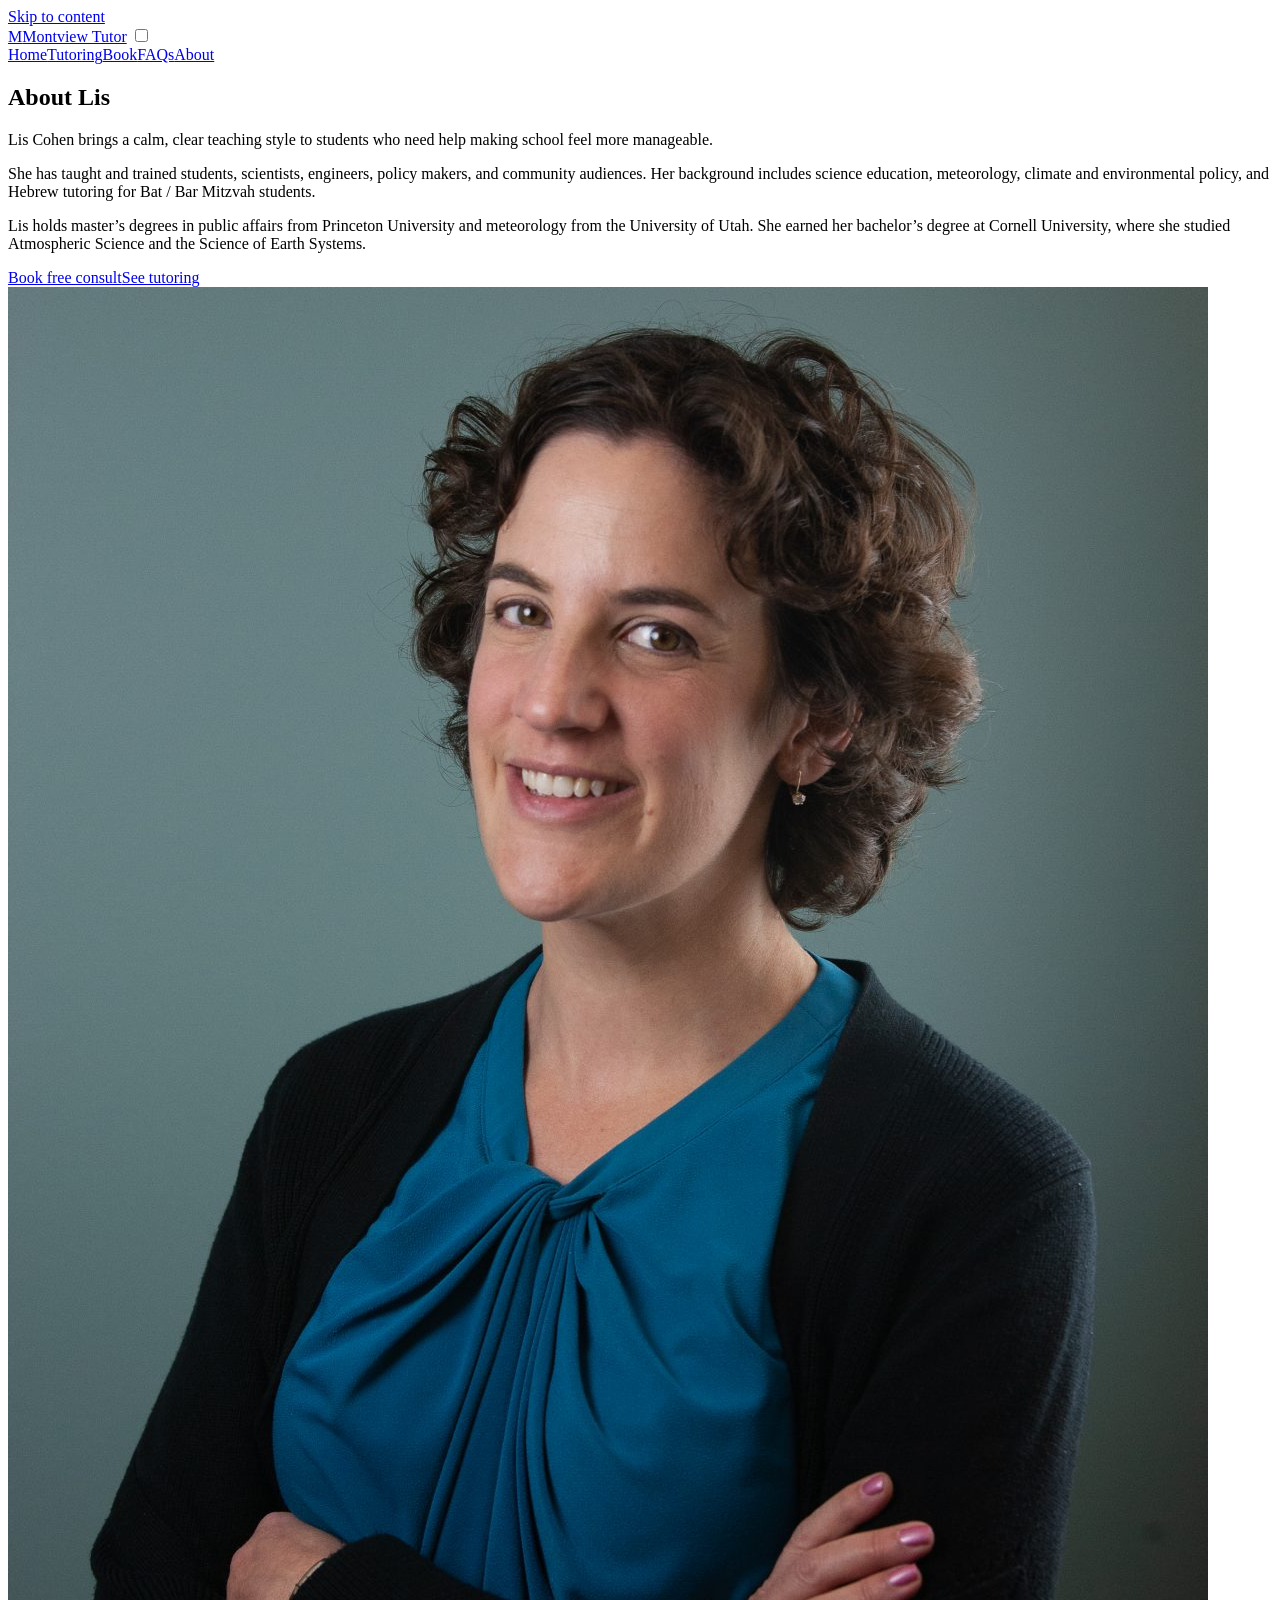
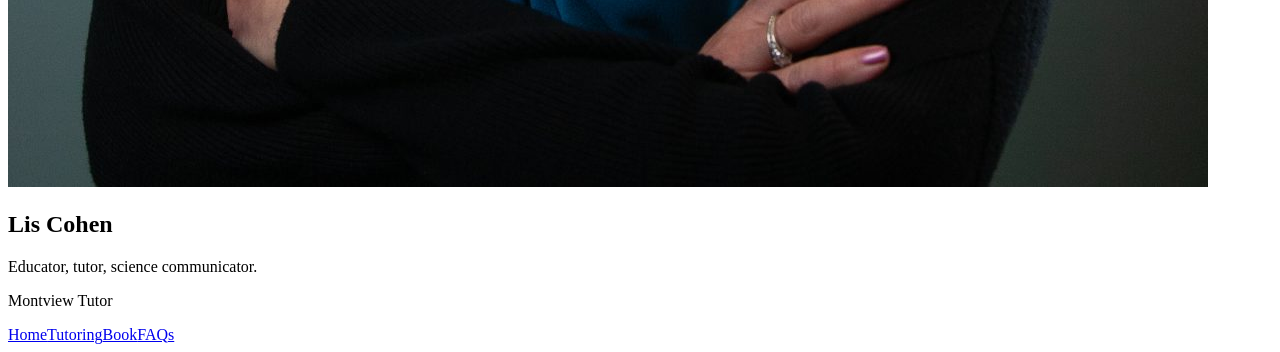
==== about.html @ 224926ea "Rename about(3).html to about.html" ====
<!doctype html>
<html lang="en">
<head>
  <meta charset="utf-8">
  <meta name="viewport" content="width=device-width, initial-scale=1">
  <meta name="description" content="Meet Lis Cohen of Montview Tutor.">
  <title>Montview Tutor | About</title>
  <link rel="stylesheet" href="styles.css">
</head>
<body>
  <a class="skip-link" href="#main">Skip to content</a>
  <header class="site-header">
    <div class="container nav-wrap">
      <a class="brand" href="index.html" aria-label="Montview Tutor home"><span class="brand-mark">M</span><span>Montview Tutor</span></a>
      <input class="nav-toggle" type="checkbox" id="nav-toggle" aria-label="Open navigation">
      <label class="nav-button" for="nav-toggle"><span></span></label>
      <nav class="nav-menu" aria-label="Main navigation">
        <a href="index.html">Home</a><a href="tutoring.html">Tutoring</a><a href="schedule.html">Book</a><a href="faq.html">FAQs</a><a href="about.html" aria-current="page">About</a>
      </nav>
    </div>
  </header>

  <main id="main" class="page-main">
    <section class="page-title"><div class="container"><h1>About Lis</h1></div></section>

    <section class="section first-section">
      <div class="container about-layout">
        <div class="about-copy">
          <p class="lead-copy">Lis Cohen brings a calm, clear teaching style to students who need help making school feel more manageable.</p>
          <p>She has taught and trained students, scientists, engineers, policy makers, and community audiences. Her background includes science education, meteorology, climate and environmental policy, and Hebrew tutoring for Bat / Bar Mitzvah students.</p>
          <p>Lis holds master’s degrees in public affairs from Princeton University and meteorology from the University of Utah. She earned her bachelor’s degree at Cornell University, where she studied Atmospheric Science and the Science of Earth Systems.</p>
          <div class="button-row"><a class="button primary" href="schedule.html#consult">Book free consult</a><a class="button ghost" href="tutoring.html">See tutoring</a></div>
        </div>
        <aside class="profile-card"><img src="lis3.jpg" alt="Lis Cohen smiling in a professional portrait"><div><h2>Lis Cohen</h2><p>Educator, tutor, science communicator.</p></div></aside>
      </div>
    </section>
  </main>

  <footer class="site-footer"><div class="container footer-wrap"><p>Montview Tutor</p><nav aria-label="Footer navigation"><a href="index.html">Home</a><a href="tutoring.html">Tutoring</a><a href="schedule.html">Book</a><a href="faq.html">FAQs</a></nav></div></footer>
</body>
</html>
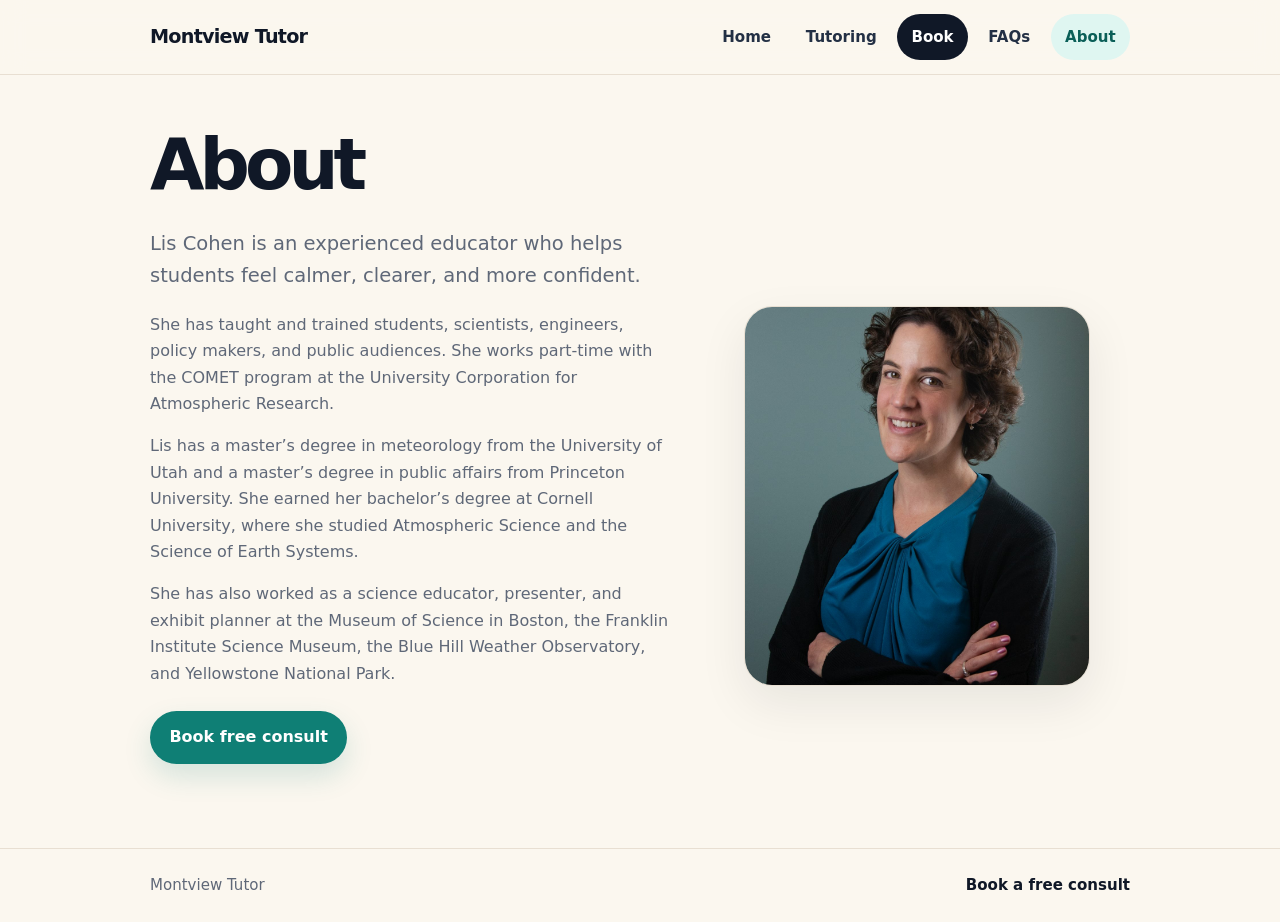
==== commit b8d77552: "Update about.html" ====
--- a/about.html
+++ b/about.html
@@ -1,41 +1,67 @@
-<!doctype html>
+<!DOCTYPE html>
 <html lang="en">
 <head>
-  <meta charset="utf-8">
-  <meta name="viewport" content="width=device-width, initial-scale=1">
-  <meta name="description" content="Meet Lis Cohen of Montview Tutor.">
+  <meta charset="UTF-8" />
+  <meta name="viewport" content="width=device-width, initial-scale=1.0" />
   <title>Montview Tutor | About</title>
-  <link rel="stylesheet" href="styles.css">
+  <link rel="stylesheet" href="styles.css" />
 </head>
 <body>
-  <a class="skip-link" href="#main">Skip to content</a>
   <header class="site-header">
-    <div class="container nav-wrap">
-      <a class="brand" href="index.html" aria-label="Montview Tutor home"><span class="brand-mark">M</span><span>Montview Tutor</span></a>
-      <input class="nav-toggle" type="checkbox" id="nav-toggle" aria-label="Open navigation">
-      <label class="nav-button" for="nav-toggle"><span></span></label>
-      <nav class="nav-menu" aria-label="Main navigation">
-        <a href="index.html">Home</a><a href="tutoring.html">Tutoring</a><a href="schedule.html">Book</a><a href="faq.html">FAQs</a><a href="about.html" aria-current="page">About</a>
+    <div class="container navbar">
+      <a class="brand" href="index.html">Montview Tutor</a>
+
+      <nav class="nav-links" aria-label="Main navigation">
+        <a href="index.html">Home</a>
+        <a href="tutoring.html">Tutoring</a>
+        <a class="book-link" href="schedule.html">Book</a>
+        <a href="faq.html">FAQs</a>
+        <a class="active" href="about.html">About</a>
       </nav>
     </div>
   </header>
 
-  <main id="main" class="page-main">
-    <section class="page-title"><div class="container"><h1>About Lis</h1></div></section>
+  <main class="page">
+    <div class="container">
+      <header class="page-head">
+        <h1>About</h1>
+      </header>
 
-    <section class="section first-section">
-      <div class="container about-layout">
-        <div class="about-copy">
-          <p class="lead-copy">Lis Cohen brings a calm, clear teaching style to students who need help making school feel more manageable.</p>
-          <p>She has taught and trained students, scientists, engineers, policy makers, and community audiences. Her background includes science education, meteorology, climate and environmental policy, and Hebrew tutoring for Bat / Bar Mitzvah students.</p>
-          <p>Lis holds master’s degrees in public affairs from Princeton University and meteorology from the University of Utah. She earned her bachelor’s degree at Cornell University, where she studied Atmospheric Science and the Science of Earth Systems.</p>
-          <div class="button-row"><a class="button primary" href="schedule.html#consult">Book free consult</a><a class="button ghost" href="tutoring.html">See tutoring</a></div>
+      <section class="split">
+        <div>
+          <p class="lead">
+            Lis Cohen is an experienced educator who helps students feel calmer, clearer, and more confident.
+          </p>
+
+          <p>
+            She has taught and trained students, scientists, engineers, policy makers, and public audiences. She works part-time with the COMET program at the University Corporation for Atmospheric Research.
+          </p>
+
+          <p>
+            Lis has a master’s degree in meteorology from the University of Utah and a master’s degree in public affairs from Princeton University. She earned her bachelor’s degree at Cornell University, where she studied Atmospheric Science and the Science of Earth Systems.
+          </p>
+
+          <p>
+            She has also worked as a science educator, presenter, and exhibit planner at the Museum of Science in Boston, the Franklin Institute Science Museum, the Blue Hill Weather Observatory, and Yellowstone National Park.
+          </p>
+
+          <div class="btn-row">
+            <a class="btn" href="schedule.html">Book free consult</a>
+          </div>
         </div>
-        <aside class="profile-card"><img src="lis3.jpg" alt="Lis Cohen smiling in a professional portrait"><div><h2>Lis Cohen</h2><p>Educator, tutor, science communicator.</p></div></aside>
-      </div>
-    </section>
+
+        <figure class="about-photo">
+          <img src="lis3.jpg" alt="Portrait of Lis Cohen" />
+        </figure>
+      </section>
+    </div>
   </main>
 
-  <footer class="site-footer"><div class="container footer-wrap"><p>Montview Tutor</p><nav aria-label="Footer navigation"><a href="index.html">Home</a><a href="tutoring.html">Tutoring</a><a href="schedule.html">Book</a><a href="faq.html">FAQs</a></nav></div></footer>
+  <footer class="site-footer">
+    <div class="container footer-inner">
+      <span>Montview Tutor</span>
+      <a href="schedule.html">Book a free consult</a>
+    </div>
+  </footer>
 </body>
 </html>
--- a/styles.css
+++ b/styles.css
@@ -0,0 +1,511 @@
+:root {
+  --bg: #fbf7ef;
+  --panel: #fffdf8;
+  --ink: #101827;
+  --muted: #5f6878;
+  --line: #e8dfd2;
+  --teal: #0f7f75;
+  --teal-dark: #0a5f58;
+  --mint: #dff6f1;
+  --soft: #f3eee5;
+  --shadow: 0 18px 48px rgba(16, 24, 39, 0.08);
+  --radius: 24px;
+}
+
+* {
+  box-sizing: border-box;
+}
+
+html {
+  scroll-behavior: smooth;
+}
+
+body {
+  margin: 0;
+  background: var(--bg);
+  color: var(--ink);
+  font-family: Inter, ui-sans-serif, system-ui, -apple-system, BlinkMacSystemFont, "Segoe UI", sans-serif;
+  font-size: 16px;
+  line-height: 1.65;
+}
+
+img {
+  max-width: 100%;
+  display: block;
+}
+
+a {
+  color: inherit;
+}
+
+.container {
+  width: min(92%, 980px);
+  margin: 0 auto;
+}
+
+.site-header {
+  position: sticky;
+  top: 0;
+  z-index: 20;
+  background: rgba(251, 247, 239, 0.94);
+  backdrop-filter: blur(12px);
+  border-bottom: 1px solid var(--line);
+}
+
+.navbar {
+  min-height: 74px;
+  display: flex;
+  align-items: center;
+  justify-content: space-between;
+  gap: 24px;
+}
+
+.brand {
+  text-decoration: none;
+  font-weight: 850;
+  letter-spacing: -0.04em;
+  font-size: 1.2rem;
+}
+
+.nav-links {
+  display: flex;
+  align-items: center;
+  gap: 6px;
+  flex-wrap: wrap;
+}
+
+.nav-links a {
+  text-decoration: none;
+  font-weight: 750;
+  font-size: 0.94rem;
+  color: #233044;
+  padding: 0.65rem 0.9rem;
+  border-radius: 999px;
+}
+
+.nav-links a:hover,
+.nav-links a.active {
+  background: var(--mint);
+  color: var(--teal-dark);
+}
+
+.nav-links .book-link {
+  background: var(--ink);
+  color: white;
+}
+
+.nav-links .book-link:hover,
+.nav-links .book-link.active {
+  background: var(--teal);
+  color: white;
+}
+
+main {
+  min-height: calc(100vh - 150px);
+}
+
+.page {
+  padding: 56px 0 84px;
+}
+
+.page-head {
+  margin-bottom: 28px;
+}
+
+h1,
+h2,
+h3,
+p {
+  margin-top: 0;
+}
+
+h1 {
+  font-size: clamp(2.4rem, 6vw, 4.4rem);
+  line-height: 0.98;
+  letter-spacing: -0.07em;
+  margin-bottom: 0;
+}
+
+h2 {
+  font-size: clamp(1.65rem, 3vw, 2.2rem);
+  line-height: 1.08;
+  letter-spacing: -0.05em;
+  margin-bottom: 1rem;
+}
+
+h3 {
+  font-size: 1.05rem;
+  line-height: 1.25;
+  letter-spacing: -0.025em;
+  margin-bottom: 0.35rem;
+}
+
+p {
+  color: var(--muted);
+}
+
+.lead {
+  font-size: clamp(1.05rem, 2vw, 1.22rem);
+  max-width: 760px;
+}
+
+.btn-row {
+  display: flex;
+  align-items: center;
+  gap: 12px;
+  flex-wrap: wrap;
+  margin-top: 24px;
+}
+
+.btn {
+  display: inline-flex;
+  align-items: center;
+  justify-content: center;
+  min-height: 48px;
+  padding: 0.78rem 1.15rem;
+  border-radius: 999px;
+  background: var(--teal);
+  color: white;
+  text-decoration: none;
+  font-weight: 850;
+  border: 1px solid transparent;
+  box-shadow: 0 12px 28px rgba(15, 127, 117, 0.16);
+}
+
+.btn:hover {
+  background: var(--teal-dark);
+}
+
+.btn.secondary {
+  background: transparent;
+  color: var(--ink);
+  border-color: var(--line);
+  box-shadow: none;
+}
+
+.btn.secondary:hover {
+  background: white;
+}
+
+.btn.dark {
+  background: var(--ink);
+}
+
+.btn.dark:hover {
+  background: #253044;
+}
+
+.home-hero {
+  padding: 62px 0 34px;
+}
+
+.hero-card {
+  background:
+    radial-gradient(circle at 88% 15%, rgba(15, 127, 117, 0.14), transparent 30%),
+    linear-gradient(135deg, #fffdf8, #f8efe2);
+  border: 1px solid var(--line);
+  border-radius: 34px;
+  padding: clamp(2rem, 6vw, 4.75rem);
+  box-shadow: var(--shadow);
+}
+
+.hero-card h1 {
+  max-width: 780px;
+}
+
+.hero-card .lead {
+  margin-top: 24px;
+  margin-bottom: 0;
+}
+
+.pill-row {
+  display: flex;
+  flex-wrap: wrap;
+  gap: 10px;
+  margin-top: 26px;
+}
+
+.pill {
+  display: inline-flex;
+  align-items: center;
+  min-height: 38px;
+  padding: 0.45rem 0.8rem;
+  border-radius: 999px;
+  border: 1px solid var(--line);
+  color: #364156;
+  background: rgba(255, 255, 255, 0.62);
+  font-weight: 700;
+  font-size: 0.94rem;
+}
+
+.section {
+  padding: 34px 0;
+}
+
+.grid {
+  display: grid;
+  gap: 18px;
+}
+
+.grid.two {
+  grid-template-columns: repeat(2, minmax(0, 1fr));
+}
+
+.grid.three {
+  grid-template-columns: repeat(3, minmax(0, 1fr));
+}
+
+.card {
+  background: var(--panel);
+  border: 1px solid var(--line);
+  border-radius: var(--radius);
+  padding: 24px;
+}
+
+.card p:last-child {
+  margin-bottom: 0;
+}
+
+.mini-card {
+  background: var(--panel);
+  border: 1px solid var(--line);
+  border-radius: 20px;
+  padding: 20px;
+}
+
+.mini-card p {
+  margin-bottom: 0;
+  font-size: 0.98rem;
+}
+
+.step-number {
+  width: 34px;
+  height: 34px;
+  border-radius: 50%;
+  background: var(--mint);
+  color: var(--teal-dark);
+  font-weight: 900;
+  display: inline-flex;
+  align-items: center;
+  justify-content: center;
+  margin-bottom: 12px;
+}
+
+.split {
+  display: grid;
+  grid-template-columns: 1.1fr 0.9fr;
+  gap: 34px;
+  align-items: center;
+}
+
+.photo-card {
+  border-radius: 30px;
+  overflow: hidden;
+  border: 1px solid var(--line);
+  background: var(--panel);
+  box-shadow: var(--shadow);
+}
+
+.photo-card img {
+  width: 100%;
+  aspect-ratio: 4 / 3;
+  object-fit: cover;
+}
+
+.subject-list {
+  display: grid;
+  gap: 12px;
+  padding: 0;
+  margin: 0;
+  list-style: none;
+}
+
+.subject-list li {
+  display: flex;
+  gap: 10px;
+  align-items: flex-start;
+  color: #364156;
+}
+
+.subject-list li::before {
+  content: "";
+  width: 8px;
+  height: 8px;
+  border-radius: 50%;
+  background: var(--teal);
+  flex: 0 0 auto;
+  margin-top: 0.72rem;
+}
+
+.price-row {
+  display: grid;
+  grid-template-columns: repeat(2, minmax(0, 1fr));
+  gap: 14px;
+}
+
+.price {
+  padding: 20px;
+  border-radius: 20px;
+  background: var(--soft);
+  border: 1px solid var(--line);
+}
+
+.price strong {
+  display: block;
+  color: var(--ink);
+  font-size: 1.35rem;
+  letter-spacing: -0.04em;
+}
+
+.booking-panel {
+  background: var(--panel);
+  border: 1px solid var(--line);
+  border-radius: 30px;
+  padding: clamp(1.4rem, 4vw, 2.4rem);
+  box-shadow: var(--shadow);
+}
+
+.booking-block + .booking-block {
+  margin-top: 20px;
+  padding-top: 20px;
+  border-top: 1px solid var(--line);
+}
+
+.confirm-box {
+  display: flex;
+  gap: 12px;
+  align-items: flex-start;
+  padding: 16px;
+  background: var(--soft);
+  border: 1px solid var(--line);
+  border-radius: 18px;
+  color: #364156;
+  cursor: pointer;
+}
+
+.confirm-box input {
+  width: 20px;
+  height: 20px;
+  margin-top: 3px;
+  accent-color: var(--teal);
+}
+
+.booking-options {
+  margin-top: 18px;
+  display: grid;
+  grid-template-columns: repeat(2, minmax(0, 1fr));
+  gap: 14px;
+}
+
+.booking-option {
+  padding: 20px;
+  border: 1px solid var(--line);
+  border-radius: 20px;
+  background: white;
+}
+
+.booking-option .btn {
+  margin-top: 12px;
+}
+
+[hidden] {
+  display: none !important;
+}
+
+.faq-list {
+  display: grid;
+  gap: 12px;
+}
+
+details {
+  background: var(--panel);
+  border: 1px solid var(--line);
+  border-radius: 18px;
+  padding: 18px 20px;
+}
+
+summary {
+  cursor: pointer;
+  font-weight: 850;
+  color: var(--ink);
+}
+
+details p {
+  margin: 12px 0 0;
+}
+
+.about-photo {
+  border-radius: 28px;
+  overflow: hidden;
+  border: 1px solid var(--line);
+  background: var(--panel);
+  box-shadow: var(--shadow);
+}
+
+.about-photo img {
+  width: 100%;
+  aspect-ratio: 1 / 1.1;
+  object-fit: cover;
+}
+
+.site-footer {
+  border-top: 1px solid var(--line);
+  padding: 24px 0;
+  color: var(--muted);
+  font-size: 0.94rem;
+}
+
+.footer-inner {
+  display: flex;
+  justify-content: space-between;
+  gap: 16px;
+  flex-wrap: wrap;
+}
+
+.footer-inner a {
+  color: var(--ink);
+  font-weight: 800;
+  text-decoration: none;
+}
+
+.footer-inner a:hover {
+  color: var(--teal-dark);
+}
+
+@media (max-width: 760px) {
+  .navbar {
+    align-items: flex-start;
+    flex-direction: column;
+    padding: 16px 0;
+    gap: 12px;
+  }
+
+  .nav-links {
+    width: 100%;
+  }
+
+  .nav-links a {
+    padding: 0.56rem 0.72rem;
+  }
+
+  .page,
+  .home-hero {
+    padding-top: 38px;
+  }
+
+  .grid.two,
+  .grid.three,
+  .split,
+  .price-row,
+  .booking-options {
+    grid-template-columns: 1fr;
+  }
+
+  h1 {
+    font-size: clamp(2.35rem, 13vw, 3.7rem);
+  }
+
+  .hero-card {
+    border-radius: 26px;
+  }
+}
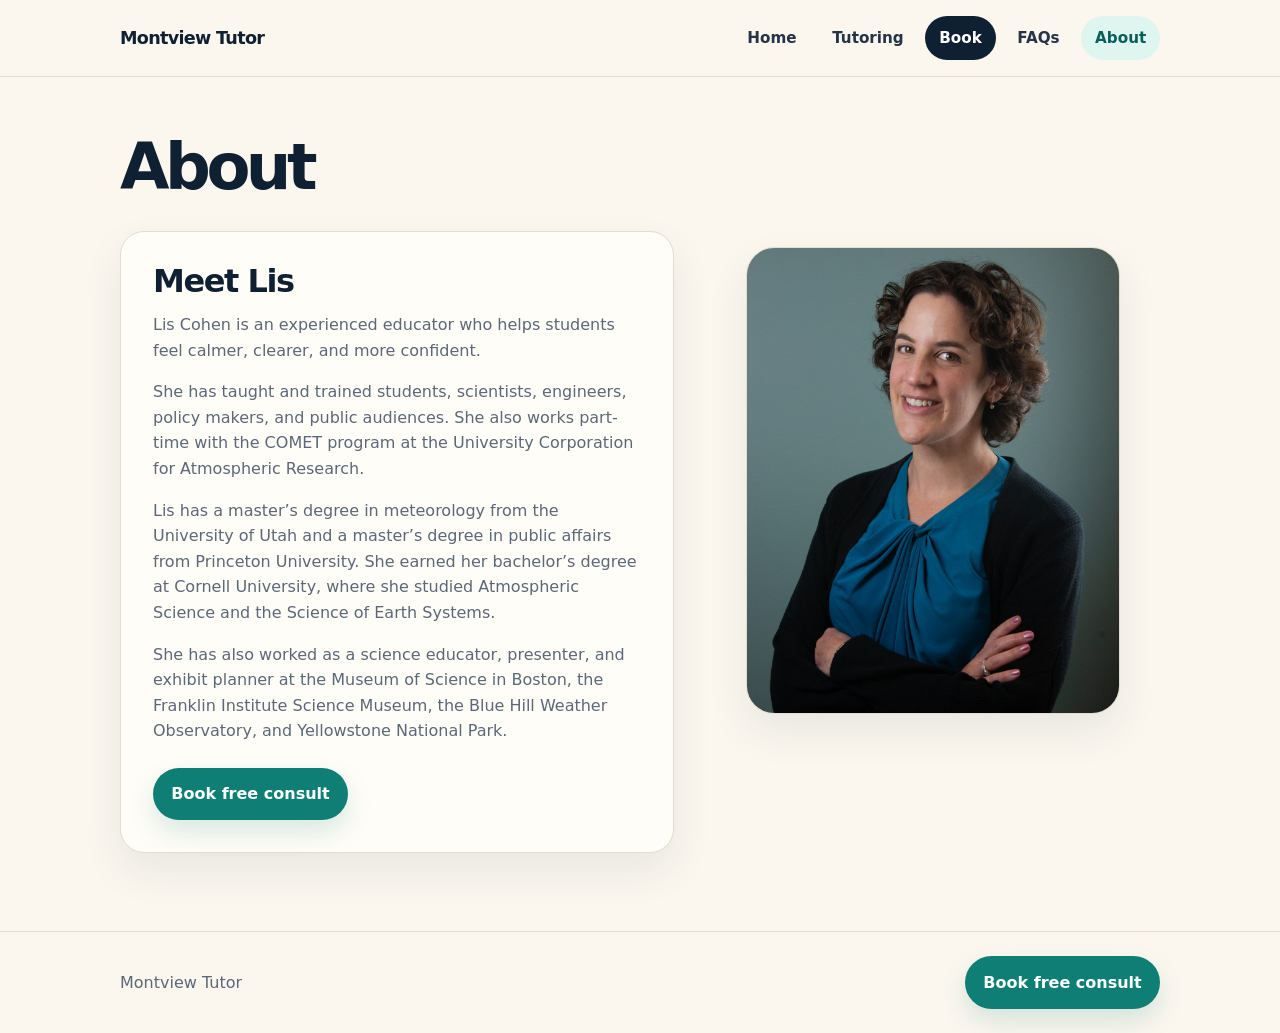
==== commit 33ef059e: "Update about.html" ====
--- a/about.html
+++ b/about.html
@@ -3,18 +3,18 @@
 <head>
   <meta charset="UTF-8" />
   <meta name="viewport" content="width=device-width, initial-scale=1.0" />
-  <title>Montview Tutor | About</title>
-  <link rel="stylesheet" href="styles.css" />
+  <title>About | Montview Tutor</title>
+  <link rel="stylesheet" href="styles.css?v=6" />
 </head>
 <body>
   <header class="site-header">
-    <div class="container navbar">
-      <a class="brand" href="index.html">Montview Tutor</a>
+    <div class="wrap header-inner">
+      <a class="logo" href="index.html">Montview Tutor</a>
 
-      <nav class="nav-links" aria-label="Main navigation">
+      <nav class="menu" aria-label="Main navigation">
         <a href="index.html">Home</a>
         <a href="tutoring.html">Tutoring</a>
-        <a class="book-link" href="schedule.html">Book</a>
+        <a class="book-nav" href="schedule.html">Book</a>
         <a href="faq.html">FAQs</a>
         <a class="active" href="about.html">About</a>
       </nav>
@@ -22,19 +22,19 @@
   </header>
 
   <main class="page">
-    <div class="container">
-      <header class="page-head">
-        <h1>About</h1>
-      </header>
+    <div class="wrap">
+      <h1 class="page-title">About</h1>
 
-      <section class="split">
-        <div>
-          <p class="lead">
+      <section class="about-grid">
+        <div class="card about-copy">
+          <h2>Meet Lis</h2>
+
+          <p>
             Lis Cohen is an experienced educator who helps students feel calmer, clearer, and more confident.
           </p>
 
           <p>
-            She has taught and trained students, scientists, engineers, policy makers, and public audiences. She works part-time with the COMET program at the University Corporation for Atmospheric Research.
+            She has taught and trained students, scientists, engineers, policy makers, and public audiences. She also works part-time with the COMET program at the University Corporation for Atmospheric Research.
           </p>
 
           <p>
@@ -45,12 +45,12 @@
             She has also worked as a science educator, presenter, and exhibit planner at the Museum of Science in Boston, the Franklin Institute Science Museum, the Blue Hill Weather Observatory, and Yellowstone National Park.
           </p>
 
-          <div class="btn-row">
+          <div class="button-row">
             <a class="btn" href="schedule.html">Book free consult</a>
           </div>
         </div>
 
-        <figure class="about-photo">
+        <figure class="portrait">
           <img src="lis3.jpg" alt="Portrait of Lis Cohen" />
         </figure>
       </section>
@@ -58,9 +58,9 @@
   </main>
 
   <footer class="site-footer">
-    <div class="container footer-inner">
+    <div class="wrap footer-inner">
       <span>Montview Tutor</span>
-      <a href="schedule.html">Book a free consult</a>
+      <a class="btn" href="schedule.html">Book free consult</a>
     </div>
   </footer>
 </body>
--- a/styles.css
+++ b/styles.css
@@ -1,23 +1,19 @@
 :root {
   --bg: #fbf7ef;
-  --panel: #fffdf8;
-  --ink: #101827;
-  --muted: #5f6878;
-  --line: #e8dfd2;
+  --card: #fffdf8;
+  --ink: #102033;
+  --muted: #5c6878;
+  --line: #e6dccd;
   --teal: #0f7f75;
   --teal-dark: #0a5f58;
-  --mint: #dff6f1;
-  --soft: #f3eee5;
-  --shadow: 0 18px 48px rgba(16, 24, 39, 0.08);
+  --mint: #dff5f0;
+  --cream: #f4ede2;
+  --shadow: 0 18px 42px rgba(16, 32, 51, 0.08);
   --radius: 24px;
 }
 
 * {
   box-sizing: border-box;
-}
-
-html {
-  scroll-behavior: smooth;
 }
 
 body {
@@ -26,7 +22,7 @@
   color: var(--ink);
   font-family: Inter, ui-sans-serif, system-ui, -apple-system, BlinkMacSystemFont, "Segoe UI", sans-serif;
   font-size: 16px;
-  line-height: 1.65;
+  line-height: 1.6;
 }
 
 img {
@@ -38,78 +34,87 @@
   color: inherit;
 }
 
-.container {
-  width: min(92%, 980px);
+.wrap {
+  width: min(92%, 1040px);
   margin: 0 auto;
 }
+
+/* Header */
 
 .site-header {
   position: sticky;
   top: 0;
-  z-index: 20;
-  background: rgba(251, 247, 239, 0.94);
+  z-index: 50;
+  background: rgba(251, 247, 239, 0.96);
   backdrop-filter: blur(12px);
   border-bottom: 1px solid var(--line);
 }
 
-.navbar {
-  min-height: 74px;
+.header-inner {
+  min-height: 76px;
   display: flex;
   align-items: center;
   justify-content: space-between;
   gap: 24px;
 }
 
-.brand {
+.logo {
+  font-weight: 900;
+  font-size: 1.1rem;
+  letter-spacing: -0.04em;
   text-decoration: none;
-  font-weight: 850;
-  letter-spacing: -0.04em;
-  font-size: 1.2rem;
-}
-
-.nav-links {
-  display: flex;
-  align-items: center;
-  gap: 6px;
+  color: var(--ink);
+  white-space: nowrap;
+}
+
+.menu {
+  display: flex;
+  align-items: center;
+  gap: 8px;
   flex-wrap: wrap;
 }
 
-.nav-links a {
+.menu a {
   text-decoration: none;
-  font-weight: 750;
-  font-size: 0.94rem;
-  color: #233044;
-  padding: 0.65rem 0.9rem;
+  color: #263447;
+  font-weight: 800;
+  font-size: 0.95rem;
+  padding: 0.62rem 0.86rem;
   border-radius: 999px;
 }
 
-.nav-links a:hover,
-.nav-links a.active {
+.menu a:hover,
+.menu a.active {
   background: var(--mint);
   color: var(--teal-dark);
 }
 
-.nav-links .book-link {
+.menu a.book-nav {
   background: var(--ink);
   color: white;
 }
 
-.nav-links .book-link:hover,
-.nav-links .book-link.active {
+.menu a.book-nav:hover,
+.menu a.book-nav.active {
   background: var(--teal);
   color: white;
 }
 
+/* Base layout */
+
 main {
   min-height: calc(100vh - 150px);
 }
 
 .page {
-  padding: 56px 0 84px;
-}
-
-.page-head {
-  margin-bottom: 28px;
+  padding: 58px 0 78px;
+}
+
+.page-title {
+  margin: 0 0 32px;
+  font-size: clamp(2.4rem, 6vw, 4rem);
+  line-height: 1;
+  letter-spacing: -0.07em;
 }
 
 h1,
@@ -119,22 +124,15 @@
   margin-top: 0;
 }
 
-h1 {
-  font-size: clamp(2.4rem, 6vw, 4.4rem);
-  line-height: 0.98;
-  letter-spacing: -0.07em;
-  margin-bottom: 0;
-}
-
 h2 {
-  font-size: clamp(1.65rem, 3vw, 2.2rem);
-  line-height: 1.08;
-  letter-spacing: -0.05em;
-  margin-bottom: 1rem;
+  font-size: clamp(1.45rem, 3vw, 2rem);
+  line-height: 1.1;
+  letter-spacing: -0.045em;
+  margin-bottom: 0.8rem;
 }
 
 h3 {
-  font-size: 1.05rem;
+  font-size: 1.08rem;
   line-height: 1.25;
   letter-spacing: -0.025em;
   margin-bottom: 0.35rem;
@@ -144,368 +142,436 @@
   color: var(--muted);
 }
 
-.lead {
-  font-size: clamp(1.05rem, 2vw, 1.22rem);
-  max-width: 760px;
-}
-
-.btn-row {
-  display: flex;
-  align-items: center;
-  gap: 12px;
-  flex-wrap: wrap;
-  margin-top: 24px;
-}
-
-.btn {
+p:last-child {
+  margin-bottom: 0;
+}
+
+.btn,
+a.btn {
   display: inline-flex;
   align-items: center;
   justify-content: center;
-  min-height: 48px;
-  padding: 0.78rem 1.15rem;
+  min-height: 46px;
+  padding: 0.78rem 1.08rem;
   border-radius: 999px;
   background: var(--teal);
   color: white;
   text-decoration: none;
-  font-weight: 850;
+  font-weight: 900;
   border: 1px solid transparent;
-  box-shadow: 0 12px 28px rgba(15, 127, 117, 0.16);
-}
-
-.btn:hover {
+  box-shadow: 0 12px 26px rgba(15, 127, 117, 0.16);
+}
+
+.btn:hover,
+a.btn:hover {
   background: var(--teal-dark);
 }
 
-.btn.secondary {
+.btn.dark,
+a.btn.dark {
+  background: var(--ink);
+}
+
+.btn.dark:hover,
+a.btn.dark:hover {
+  background: #243145;
+}
+
+.btn.light,
+a.btn.light {
   background: transparent;
   color: var(--ink);
   border-color: var(--line);
   box-shadow: none;
 }
 
-.btn.secondary:hover {
+.btn.light:hover,
+a.btn.light:hover {
   background: white;
 }
 
-.btn.dark {
-  background: var(--ink);
-}
-
-.btn.dark:hover {
-  background: #253044;
-}
+.button-row {
+  display: flex;
+  gap: 12px;
+  align-items: center;
+  flex-wrap: wrap;
+  margin-top: 24px;
+}
+
+.card {
+  background: var(--card);
+  border: 1px solid var(--line);
+  border-radius: var(--radius);
+  padding: clamp(1.35rem, 3vw, 2rem);
+  box-shadow: var(--shadow);
+}
+
+.card.no-shadow {
+  box-shadow: none;
+}
+
+.grid {
+  display: grid;
+  gap: 18px;
+}
+
+.two {
+  grid-template-columns: repeat(2, minmax(0, 1fr));
+}
+
+.three {
+  grid-template-columns: repeat(3, minmax(0, 1fr));
+}
+
+/* Home */
 
 .home-hero {
-  padding: 62px 0 34px;
-}
-
-.hero-card {
+  padding: 66px 0 38px;
+}
+
+.hero-box {
   background:
-    radial-gradient(circle at 88% 15%, rgba(15, 127, 117, 0.14), transparent 30%),
-    linear-gradient(135deg, #fffdf8, #f8efe2);
+    radial-gradient(circle at 88% 18%, rgba(15, 127, 117, 0.13), transparent 28%),
+    linear-gradient(135deg, #fffdf8, #f8efe3);
   border: 1px solid var(--line);
   border-radius: 34px;
-  padding: clamp(2rem, 6vw, 4.75rem);
+  padding: clamp(2rem, 6vw, 4rem);
   box-shadow: var(--shadow);
 }
 
-.hero-card h1 {
+.hero-box h1 {
   max-width: 780px;
-}
-
-.hero-card .lead {
-  margin-top: 24px;
-  margin-bottom: 0;
-}
-
-.pill-row {
-  display: flex;
+  margin-bottom: 22px;
+  font-size: clamp(2.8rem, 8vw, 5rem);
+  line-height: 0.96;
+  letter-spacing: -0.08em;
+}
+
+.hero-box p {
+  max-width: 690px;
+  font-size: clamp(1.05rem, 2vw, 1.2rem);
+}
+
+.pills {
+  display: flex;
+  gap: 10px;
   flex-wrap: wrap;
-  gap: 10px;
   margin-top: 26px;
 }
 
 .pill {
-  display: inline-flex;
-  align-items: center;
-  min-height: 38px;
-  padding: 0.45rem 0.8rem;
+  background: rgba(255, 255, 255, 0.75);
+  border: 1px solid var(--line);
+  color: #334155;
   border-radius: 999px;
-  border: 1px solid var(--line);
-  color: #364156;
-  background: rgba(255, 255, 255, 0.62);
-  font-weight: 700;
-  font-size: 0.94rem;
-}
-
-.section {
-  padding: 34px 0;
-}
-
-.grid {
-  display: grid;
-  gap: 18px;
-}
-
-.grid.two {
-  grid-template-columns: repeat(2, minmax(0, 1fr));
-}
-
-.grid.three {
-  grid-template-columns: repeat(3, minmax(0, 1fr));
-}
-
-.card {
-  background: var(--panel);
-  border: 1px solid var(--line);
-  border-radius: var(--radius);
-  padding: 24px;
-}
-
-.card p:last-child {
-  margin-bottom: 0;
-}
-
-.mini-card {
-  background: var(--panel);
+  padding: 0.46rem 0.78rem;
+  font-size: 0.93rem;
+  font-weight: 800;
+}
+
+.step {
+  background: var(--card);
   border: 1px solid var(--line);
   border-radius: 20px;
   padding: 20px;
 }
 
-.mini-card p {
-  margin-bottom: 0;
-  font-size: 0.98rem;
-}
-
-.step-number {
+.step span {
   width: 34px;
   height: 34px;
-  border-radius: 50%;
+  border-radius: 999px;
   background: var(--mint);
   color: var(--teal-dark);
+  display: inline-flex;
+  align-items: center;
+  justify-content: center;
   font-weight: 900;
-  display: inline-flex;
-  align-items: center;
-  justify-content: center;
   margin-bottom: 12px;
 }
 
+/* Tutoring */
+
 .split {
   display: grid;
-  grid-template-columns: 1.1fr 0.9fr;
-  gap: 34px;
-  align-items: center;
-}
-
-.photo-card {
-  border-radius: 30px;
+  grid-template-columns: 1.08fr 0.92fr;
+  gap: 32px;
+  align-items: center;
+}
+
+.photo {
+  border-radius: 28px;
   overflow: hidden;
   border: 1px solid var(--line);
-  background: var(--panel);
+  background: var(--card);
   box-shadow: var(--shadow);
 }
 
-.photo-card img {
+.photo img {
   width: 100%;
   aspect-ratio: 4 / 3;
   object-fit: cover;
 }
 
-.subject-list {
-  display: grid;
-  gap: 12px;
+.price-grid {
+  display: grid;
+  grid-template-columns: repeat(2, minmax(0, 1fr));
+  gap: 14px;
+  margin: 22px 0 8px;
+}
+
+.price {
+  background: var(--cream);
+  border: 1px solid var(--line);
+  border-radius: 18px;
+  padding: 18px;
+}
+
+.price strong {
+  display: block;
+  font-size: 1.55rem;
+  letter-spacing: -0.05em;
+  color: var(--ink);
+}
+
+.clean-list {
+  list-style: none;
   padding: 0;
   margin: 0;
-  list-style: none;
-}
-
-.subject-list li {
-  display: flex;
+  display: grid;
   gap: 10px;
-  align-items: flex-start;
-  color: #364156;
-}
-
-.subject-list li::before {
+}
+
+.clean-list li {
+  color: #3a4656;
+  display: flex;
+  gap: 10px;
+}
+
+.clean-list li::before {
   content: "";
   width: 8px;
   height: 8px;
-  border-radius: 50%;
+  border-radius: 999px;
   background: var(--teal);
+  margin-top: 0.72rem;
   flex: 0 0 auto;
-  margin-top: 0.72rem;
-}
-
-.price-row {
-  display: grid;
-  grid-template-columns: repeat(2, minmax(0, 1fr));
-  gap: 14px;
-}
-
-.price {
-  padding: 20px;
-  border-radius: 20px;
-  background: var(--soft);
-  border: 1px solid var(--line);
-}
-
-.price strong {
-  display: block;
-  color: var(--ink);
-  font-size: 1.35rem;
-  letter-spacing: -0.04em;
-}
-
-.booking-panel {
-  background: var(--panel);
-  border: 1px solid var(--line);
-  border-radius: 30px;
-  padding: clamp(1.4rem, 4vw, 2.4rem);
+}
+
+/* Book */
+
+.booking-grid {
+  display: grid;
+  grid-template-columns: 1fr 1fr;
+  gap: 18px;
+  align-items: start;
+}
+
+.booking-card {
+  background: var(--card);
+  border: 1px solid var(--line);
+  border-radius: 26px;
+  padding: clamp(1.4rem, 3vw, 2rem);
   box-shadow: var(--shadow);
 }
 
-.booking-block + .booking-block {
-  margin-top: 20px;
-  padding-top: 20px;
-  border-top: 1px solid var(--line);
-}
-
-.confirm-box {
+.confirm {
   display: flex;
   gap: 12px;
   align-items: flex-start;
-  padding: 16px;
-  background: var(--soft);
+  padding: 15px;
   border: 1px solid var(--line);
   border-radius: 18px;
-  color: #364156;
+  background: var(--cream);
+  color: #2d3748;
+  font-weight: 850;
   cursor: pointer;
-}
-
-.confirm-box input {
+  margin-top: 18px;
+}
+
+.confirm input {
   width: 20px;
   height: 20px;
   margin-top: 3px;
   accent-color: var(--teal);
 }
 
-.booking-options {
-  margin-top: 18px;
-  display: grid;
-  grid-template-columns: repeat(2, minmax(0, 1fr));
-  gap: 14px;
-}
-
-.booking-option {
-  padding: 20px;
-  border: 1px solid var(--line);
-  border-radius: 20px;
+.paid-options {
+  display: grid;
+  gap: 12px;
+  margin-top: 16px;
+}
+
+.option {
+  border: 1px solid var(--line);
+  border-radius: 18px;
   background: white;
-}
-
-.booking-option .btn {
+  padding: 18px;
+}
+
+.option .btn {
   margin-top: 12px;
 }
 
-[hidden] {
-  display: none !important;
-}
+.hidden {
+  display: none;
+}
+
+/* FAQs */
 
 .faq-list {
   display: grid;
   gap: 12px;
+  max-width: 860px;
 }
 
 details {
-  background: var(--panel);
+  background: var(--card);
   border: 1px solid var(--line);
   border-radius: 18px;
-  padding: 18px 20px;
+  padding: 0;
+  overflow: hidden;
 }
 
 summary {
   cursor: pointer;
-  font-weight: 850;
+  list-style: none;
+  font-weight: 900;
   color: var(--ink);
+  padding: 18px 20px;
+}
+
+summary::-webkit-details-marker {
+  display: none;
+}
+
+summary::before {
+  content: "+";
+  color: var(--teal);
+  font-weight: 900;
+  margin-right: 10px;
+}
+
+details[open] summary::before {
+  content: "–";
 }
 
 details p {
-  margin: 12px 0 0;
-}
-
-.about-photo {
+  padding: 0 20px 20px 42px;
+  margin: 0;
+}
+
+.cta-strip {
+  margin-top: 24px;
+  background: var(--ink);
+  color: white;
+  border-radius: 24px;
+  padding: 24px;
+  display: flex;
+  justify-content: space-between;
+  gap: 18px;
+  align-items: center;
+}
+
+.cta-strip p {
+  color: rgba(255, 255, 255, 0.78);
+  margin: 0;
+}
+
+/* About */
+
+.about-grid {
+  display: grid;
+  grid-template-columns: 1.1fr 0.9fr;
+  gap: 32px;
+  align-items: start;
+}
+
+.about-copy {
+  max-width: 680px;
+}
+
+.portrait {
   border-radius: 28px;
   overflow: hidden;
   border: 1px solid var(--line);
-  background: var(--panel);
+  background: var(--card);
   box-shadow: var(--shadow);
 }
 
-.about-photo img {
+.portrait img {
   width: 100%;
-  aspect-ratio: 1 / 1.1;
+  aspect-ratio: 4 / 5;
   object-fit: cover;
-}
+  object-position: center;
+}
+
+/* Footer */
 
 .site-footer {
   border-top: 1px solid var(--line);
   padding: 24px 0;
-  color: var(--muted);
-  font-size: 0.94rem;
 }
 
 .footer-inner {
   display: flex;
   justify-content: space-between;
+  align-items: center;
   gap: 16px;
   flex-wrap: wrap;
-}
-
-.footer-inner a {
+  color: var(--muted);
+}
+
+.site-footer a:not(.btn) {
   color: var(--ink);
-  font-weight: 800;
+  font-weight: 850;
   text-decoration: none;
 }
 
-.footer-inner a:hover {
-  color: var(--teal-dark);
-}
-
-@media (max-width: 760px) {
-  .navbar {
+/* Mobile */
+
+@media (max-width: 780px) {
+  .header-inner {
     align-items: flex-start;
     flex-direction: column;
+    gap: 12px;
     padding: 16px 0;
-    gap: 12px;
-  }
-
-  .nav-links {
+  }
+
+  .menu {
     width: 100%;
   }
 
-  .nav-links a {
-    padding: 0.56rem 0.72rem;
-  }
-
-  .page,
-  .home-hero {
-    padding-top: 38px;
-  }
-
-  .grid.two,
-  .grid.three,
+  .menu a {
+    padding: 0.55rem 0.7rem;
+  }
+
+  .page {
+    padding: 40px 0 64px;
+  }
+
+  .page-title {
+    font-size: clamp(2.35rem, 13vw, 3.5rem);
+  }
+
+  .hero-box {
+    border-radius: 26px;
+  }
+
+  .hero-box h1 {
+    font-size: clamp(2.8rem, 14vw, 4rem);
+  }
+
+  .two,
+  .three,
   .split,
-  .price-row,
-  .booking-options {
+  .booking-grid,
+  .about-grid,
+  .price-grid {
     grid-template-columns: 1fr;
   }
 
-  h1 {
-    font-size: clamp(2.35rem, 13vw, 3.7rem);
-  }
-
-  .hero-card {
-    border-radius: 26px;
-  }
-}
+  .cta-strip {
+    align-items: flex-start;
+    flex-direction: column;
+  }
+}
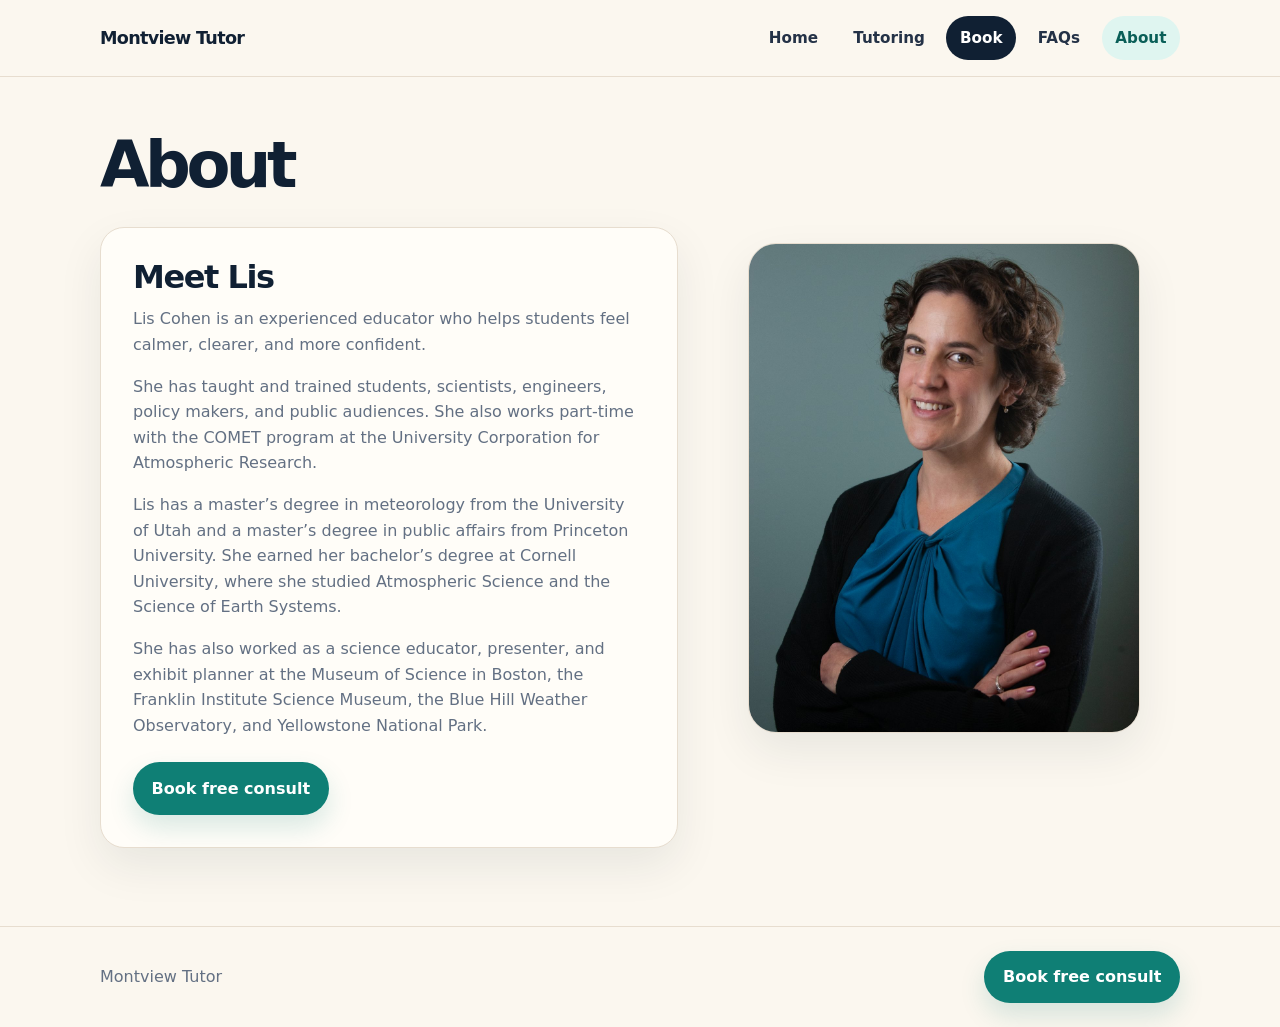
==== commit 7097f089: "Update about.html" ====
--- a/about.html
+++ b/about.html
@@ -3,30 +3,33 @@
 <head>
   <meta charset="UTF-8" />
   <meta name="viewport" content="width=device-width, initial-scale=1.0" />
+
   <title>About | Montview Tutor</title>
-  <link rel="stylesheet" href="styles.css?v=6" />
+  <meta name="description" content="Meet Lis Cohen, educator and tutor behind Montview Tutor." />
+
+  <link rel="stylesheet" href="styles.css?v=10" />
 </head>
 <body>
   <header class="site-header">
-    <div class="wrap header-inner">
-      <a class="logo" href="index.html">Montview Tutor</a>
+    <div class="container header-bar">
+      <a class="brand" href="index.html">Montview Tutor</a>
 
-      <nav class="menu" aria-label="Main navigation">
+      <nav class="nav" aria-label="Main navigation">
         <a href="index.html">Home</a>
         <a href="tutoring.html">Tutoring</a>
-        <a class="book-nav" href="schedule.html">Book</a>
+        <a class="nav-button" href="schedule.html">Book</a>
         <a href="faq.html">FAQs</a>
-        <a class="active" href="about.html">About</a>
+        <a class="active" href="about.html" aria-current="page">About</a>
       </nav>
     </div>
   </header>
 
   <main class="page">
-    <div class="wrap">
+    <div class="container">
       <h1 class="page-title">About</h1>
 
       <section class="about-grid">
-        <div class="card about-copy">
+        <article class="card">
           <h2>Meet Lis</h2>
 
           <p>
@@ -46,9 +49,9 @@
           </p>
 
           <div class="button-row">
-            <a class="btn" href="schedule.html">Book free consult</a>
+            <a class="button" href="schedule.html">Book free consult</a>
           </div>
-        </div>
+        </article>
 
         <figure class="portrait">
           <img src="lis3.jpg" alt="Portrait of Lis Cohen" />
@@ -58,9 +61,9 @@
   </main>
 
   <footer class="site-footer">
-    <div class="wrap footer-inner">
+    <div class="container footer-bar">
       <span>Montview Tutor</span>
-      <a class="btn" href="schedule.html">Book free consult</a>
+      <a class="button" href="schedule.html">Book free consult</a>
     </div>
   </footer>
 </body>
--- a/styles.css
+++ b/styles.css
@@ -2,25 +2,30 @@
   --bg: #fbf7ef;
   --card: #fffdf8;
   --ink: #102033;
-  --muted: #5c6878;
-  --line: #e6dccd;
+  --muted: #637083;
+  --line: #e7ddcf;
   --teal: #0f7f75;
   --teal-dark: #0a5f58;
   --mint: #dff5f0;
-  --cream: #f4ede2;
-  --shadow: 0 18px 42px rgba(16, 32, 51, 0.08);
+  --cream: #f4ede3;
+  --white: #ffffff;
+  --shadow: 0 18px 45px rgba(16, 32, 51, 0.08);
   --radius: 24px;
 }
 
 * {
   box-sizing: border-box;
+}
+
+html {
+  scroll-behavior: smooth;
 }
 
 body {
   margin: 0;
   background: var(--bg);
   color: var(--ink);
-  font-family: Inter, ui-sans-serif, system-ui, -apple-system, BlinkMacSystemFont, "Segoe UI", sans-serif;
+  font-family: Inter, ui-sans-serif, system-ui, -apple-system, BlinkMacSystemFont, "Segoe UI", Arial, sans-serif;
   font-size: 16px;
   line-height: 1.6;
 }
@@ -34,23 +39,23 @@
   color: inherit;
 }
 
-.wrap {
-  width: min(92%, 1040px);
+.container {
+  width: min(1080px, calc(100% - 40px));
   margin: 0 auto;
 }
 
-/* Header */
+/* HEADER */
 
 .site-header {
   position: sticky;
   top: 0;
-  z-index: 50;
+  z-index: 100;
   background: rgba(251, 247, 239, 0.96);
+  border-bottom: 1px solid var(--line);
   backdrop-filter: blur(12px);
-  border-bottom: 1px solid var(--line);
-}
-
-.header-inner {
+}
+
+.header-bar {
   min-height: 76px;
   display: flex;
   align-items: center;
@@ -58,60 +63,60 @@
   gap: 24px;
 }
 
-.logo {
+.brand {
+  color: var(--ink);
+  text-decoration: none;
+  font-size: 1.1rem;
   font-weight: 900;
-  font-size: 1.1rem;
   letter-spacing: -0.04em;
-  text-decoration: none;
-  color: var(--ink);
   white-space: nowrap;
 }
 
-.menu {
+.nav {
   display: flex;
   align-items: center;
   gap: 8px;
   flex-wrap: wrap;
 }
 
-.menu a {
+.nav a {
+  color: #243247;
   text-decoration: none;
-  color: #263447;
+  font-size: 0.95rem;
   font-weight: 800;
-  font-size: 0.95rem;
-  padding: 0.62rem 0.86rem;
+  padding: 0.6rem 0.85rem;
   border-radius: 999px;
 }
 
-.menu a:hover,
-.menu a.active {
+.nav a:hover,
+.nav a.active {
   background: var(--mint);
   color: var(--teal-dark);
 }
 
-.menu a.book-nav {
+.nav a.nav-button {
   background: var(--ink);
   color: white;
 }
 
-.menu a.book-nav:hover,
-.menu a.book-nav.active {
+.nav a.nav-button:hover,
+.nav a.nav-button.active {
   background: var(--teal);
   color: white;
 }
 
-/* Base layout */
+/* GLOBAL */
 
 main {
   min-height: calc(100vh - 150px);
 }
 
 .page {
-  padding: 58px 0 78px;
+  padding: 56px 0 78px;
 }
 
 .page-title {
-  margin: 0 0 32px;
+  margin: 0 0 30px;
   font-size: clamp(2.4rem, 6vw, 4rem);
   line-height: 1;
   letter-spacing: -0.07em;
@@ -125,17 +130,17 @@
 }
 
 h2 {
+  margin-bottom: 0.7rem;
   font-size: clamp(1.45rem, 3vw, 2rem);
   line-height: 1.1;
   letter-spacing: -0.045em;
-  margin-bottom: 0.8rem;
 }
 
 h3 {
+  margin-bottom: 0.35rem;
   font-size: 1.08rem;
   line-height: 1.25;
   letter-spacing: -0.025em;
-  margin-bottom: 0.35rem;
 }
 
 p {
@@ -146,56 +151,50 @@
   margin-bottom: 0;
 }
 
-.btn,
-a.btn {
+.button-row {
+  display: flex;
+  align-items: center;
+  gap: 12px;
+  flex-wrap: wrap;
+  margin-top: 24px;
+}
+
+.button {
   display: inline-flex;
   align-items: center;
   justify-content: center;
   min-height: 46px;
-  padding: 0.78rem 1.08rem;
+  padding: 0.78rem 1.1rem;
   border-radius: 999px;
+  border: 1px solid transparent;
   background: var(--teal);
   color: white;
   text-decoration: none;
   font-weight: 900;
-  border: 1px solid transparent;
   box-shadow: 0 12px 26px rgba(15, 127, 117, 0.16);
 }
 
-.btn:hover,
-a.btn:hover {
+.button:hover {
   background: var(--teal-dark);
 }
 
-.btn.dark,
-a.btn.dark {
-  background: var(--ink);
-}
-
-.btn.dark:hover,
-a.btn.dark:hover {
-  background: #243145;
-}
-
-.btn.light,
-a.btn.light {
+.button.secondary {
   background: transparent;
   color: var(--ink);
   border-color: var(--line);
   box-shadow: none;
 }
 
-.btn.light:hover,
-a.btn.light:hover {
-  background: white;
-}
-
-.button-row {
-  display: flex;
-  gap: 12px;
-  align-items: center;
-  flex-wrap: wrap;
-  margin-top: 24px;
+.button.secondary:hover {
+  background: var(--white);
+}
+
+.button.dark {
+  background: var(--ink);
+}
+
+.button.dark:hover {
+  background: #26364d;
 }
 
 .card {
@@ -206,8 +205,11 @@
   box-shadow: var(--shadow);
 }
 
-.card.no-shadow {
-  box-shadow: none;
+.simple-card {
+  background: var(--card);
+  border: 1px solid var(--line);
+  border-radius: 20px;
+  padding: 22px;
 }
 
 .grid {
@@ -215,31 +217,31 @@
   gap: 18px;
 }
 
-.two {
+.grid.two {
   grid-template-columns: repeat(2, minmax(0, 1fr));
 }
 
-.three {
+.grid.three {
   grid-template-columns: repeat(3, minmax(0, 1fr));
 }
 
-/* Home */
-
-.home-hero {
-  padding: 66px 0 38px;
-}
-
-.hero-box {
+/* HOME */
+
+.home {
+  padding: 66px 0 76px;
+}
+
+.hero {
   background:
-    radial-gradient(circle at 88% 18%, rgba(15, 127, 117, 0.13), transparent 28%),
-    linear-gradient(135deg, #fffdf8, #f8efe3);
+    radial-gradient(circle at 90% 10%, rgba(15, 127, 117, 0.13), transparent 28%),
+    linear-gradient(135deg, #fffdf8, #f7efe3);
   border: 1px solid var(--line);
   border-radius: 34px;
-  padding: clamp(2rem, 6vw, 4rem);
+  padding: clamp(2rem, 6vw, 4.25rem);
   box-shadow: var(--shadow);
 }
 
-.hero-box h1 {
+.hero h1 {
   max-width: 780px;
   margin-bottom: 22px;
   font-size: clamp(2.8rem, 8vw, 5rem);
@@ -247,66 +249,66 @@
   letter-spacing: -0.08em;
 }
 
-.hero-box p {
-  max-width: 690px;
+.hero p {
+  max-width: 700px;
   font-size: clamp(1.05rem, 2vw, 1.2rem);
 }
 
-.pills {
+.tags {
   display: flex;
   gap: 10px;
   flex-wrap: wrap;
   margin-top: 26px;
 }
 
-.pill {
-  background: rgba(255, 255, 255, 0.75);
-  border: 1px solid var(--line);
+.tag {
+  display: inline-flex;
+  align-items: center;
+  min-height: 36px;
+  padding: 0.4rem 0.75rem;
+  border-radius: 999px;
+  border: 1px solid var(--line);
+  background: rgba(255, 255, 255, 0.7);
   color: #334155;
-  border-radius: 999px;
-  padding: 0.46rem 0.78rem;
   font-size: 0.93rem;
   font-weight: 800;
 }
 
-.step {
-  background: var(--card);
-  border: 1px solid var(--line);
-  border-radius: 20px;
-  padding: 20px;
-}
-
-.step span {
+.steps {
+  margin-top: 22px;
+}
+
+.step-number {
   width: 34px;
   height: 34px;
-  border-radius: 999px;
+  margin-bottom: 12px;
+  border-radius: 50%;
   background: var(--mint);
   color: var(--teal-dark);
   display: inline-flex;
   align-items: center;
   justify-content: center;
   font-weight: 900;
-  margin-bottom: 12px;
-}
-
-/* Tutoring */
+}
+
+/* TUTORING */
 
 .split {
   display: grid;
   grid-template-columns: 1.08fr 0.92fr;
-  gap: 32px;
-  align-items: center;
-}
-
-.photo {
+  gap: 30px;
+  align-items: center;
+}
+
+.photo-card {
+  overflow: hidden;
+  border: 1px solid var(--line);
   border-radius: 28px;
-  overflow: hidden;
-  border: 1px solid var(--line);
   background: var(--card);
   box-shadow: var(--shadow);
 }
 
-.photo img {
+.photo-card img {
   width: 100%;
   aspect-ratio: 4 / 3;
   object-fit: cover;
@@ -316,7 +318,7 @@
   display: grid;
   grid-template-columns: repeat(2, minmax(0, 1fr));
   gap: 14px;
-  margin: 22px 0 8px;
+  margin: 22px 0 14px;
 }
 
 .price {
@@ -328,9 +330,10 @@
 
 .price strong {
   display: block;
+  color: var(--ink);
   font-size: 1.55rem;
+  line-height: 1;
   letter-spacing: -0.05em;
-  color: var(--ink);
 }
 
 .clean-list {
@@ -342,53 +345,49 @@
 }
 
 .clean-list li {
-  color: #3a4656;
   display: flex;
   gap: 10px;
+  color: #3a4658;
 }
 
 .clean-list li::before {
   content: "";
   width: 8px;
   height: 8px;
-  border-radius: 999px;
-  background: var(--teal);
   margin-top: 0.72rem;
   flex: 0 0 auto;
-}
-
-/* Book */
+  border-radius: 50%;
+  background: var(--teal);
+}
+
+/* BOOK */
 
 .booking-grid {
   display: grid;
-  grid-template-columns: 1fr 1fr;
+  grid-template-columns: repeat(2, minmax(0, 1fr));
   gap: 18px;
   align-items: start;
 }
 
 .booking-card {
-  background: var(--card);
-  border: 1px solid var(--line);
-  border-radius: 26px;
-  padding: clamp(1.4rem, 3vw, 2rem);
-  box-shadow: var(--shadow);
-}
-
-.confirm {
-  display: flex;
+  min-height: 100%;
+}
+
+.confirm-box {
+  display: flex;
+  align-items: flex-start;
   gap: 12px;
-  align-items: flex-start;
-  padding: 15px;
+  margin-top: 18px;
+  padding: 16px;
   border: 1px solid var(--line);
   border-radius: 18px;
   background: var(--cream);
-  color: #2d3748;
+  color: #263447;
   font-weight: 850;
   cursor: pointer;
-  margin-top: 18px;
-}
-
-.confirm input {
+}
+
+.confirm-box input {
   width: 20px;
   height: 20px;
   margin-top: 3px;
@@ -401,43 +400,42 @@
   margin-top: 16px;
 }
 
-.option {
+.booking-option {
+  padding: 18px;
   border: 1px solid var(--line);
   border-radius: 18px;
   background: white;
-  padding: 18px;
-}
-
-.option .btn {
+}
+
+.booking-option .button {
   margin-top: 12px;
 }
 
-.hidden {
-  display: none;
-}
-
-/* FAQs */
+[hidden] {
+  display: none !important;
+}
+
+/* FAQ */
 
 .faq-list {
   display: grid;
   gap: 12px;
-  max-width: 860px;
+  max-width: 880px;
 }
 
 details {
+  overflow: hidden;
   background: var(--card);
   border: 1px solid var(--line);
   border-radius: 18px;
-  padding: 0;
-  overflow: hidden;
 }
 
 summary {
   cursor: pointer;
   list-style: none;
+  padding: 18px 20px;
+  color: var(--ink);
   font-weight: 900;
-  color: var(--ink);
-  padding: 18px 20px;
 }
 
 summary::-webkit-details-marker {
@@ -446,9 +444,9 @@
 
 summary::before {
   content: "+";
+  margin-right: 10px;
   color: var(--teal);
   font-weight: 900;
-  margin-right: 10px;
 }
 
 details[open] summary::before {
@@ -456,44 +454,44 @@
 }
 
 details p {
-  padding: 0 20px 20px 42px;
   margin: 0;
-}
-
-.cta-strip {
+  padding: 0 20px 20px 44px;
+}
+
+.cta {
+  max-width: 880px;
   margin-top: 24px;
+  padding: 24px;
+  border-radius: 24px;
   background: var(--ink);
   color: white;
-  border-radius: 24px;
-  padding: 24px;
   display: flex;
   justify-content: space-between;
+  align-items: center;
   gap: 18px;
-  align-items: center;
-}
-
-.cta-strip p {
-  color: rgba(255, 255, 255, 0.78);
-  margin: 0;
-}
-
-/* About */
+}
+
+.cta h2 {
+  margin-bottom: 4px;
+}
+
+.cta p {
+  color: rgba(255, 255, 255, 0.75);
+}
+
+/* ABOUT */
 
 .about-grid {
   display: grid;
   grid-template-columns: 1.1fr 0.9fr;
-  gap: 32px;
+  gap: 30px;
   align-items: start;
 }
 
-.about-copy {
-  max-width: 680px;
-}
-
 .portrait {
+  overflow: hidden;
+  border: 1px solid var(--line);
   border-radius: 28px;
-  overflow: hidden;
-  border: 1px solid var(--line);
   background: var(--card);
   box-shadow: var(--shadow);
 }
@@ -505,43 +503,40 @@
   object-position: center;
 }
 
-/* Footer */
+/* FOOTER */
 
 .site-footer {
   border-top: 1px solid var(--line);
   padding: 24px 0;
 }
 
-.footer-inner {
+.footer-bar {
   display: flex;
   justify-content: space-between;
   align-items: center;
   gap: 16px;
   flex-wrap: wrap;
+}
+
+.footer-bar span {
   color: var(--muted);
 }
 
-.site-footer a:not(.btn) {
-  color: var(--ink);
-  font-weight: 850;
-  text-decoration: none;
-}
-
-/* Mobile */
+/* MOBILE */
 
 @media (max-width: 780px) {
-  .header-inner {
+  .header-bar {
     align-items: flex-start;
     flex-direction: column;
     gap: 12px;
     padding: 16px 0;
   }
 
-  .menu {
+  .nav {
     width: 100%;
   }
 
-  .menu a {
+  .nav a {
     padding: 0.55rem 0.7rem;
   }
 
@@ -553,16 +548,16 @@
     font-size: clamp(2.35rem, 13vw, 3.5rem);
   }
 
-  .hero-box {
+  .hero {
     border-radius: 26px;
   }
 
-  .hero-box h1 {
+  .hero h1 {
     font-size: clamp(2.8rem, 14vw, 4rem);
   }
 
-  .two,
-  .three,
+  .grid.two,
+  .grid.three,
   .split,
   .booking-grid,
   .about-grid,
@@ -570,7 +565,7 @@
     grid-template-columns: 1fr;
   }
 
-  .cta-strip {
+  .cta {
     align-items: flex-start;
     flex-direction: column;
   }
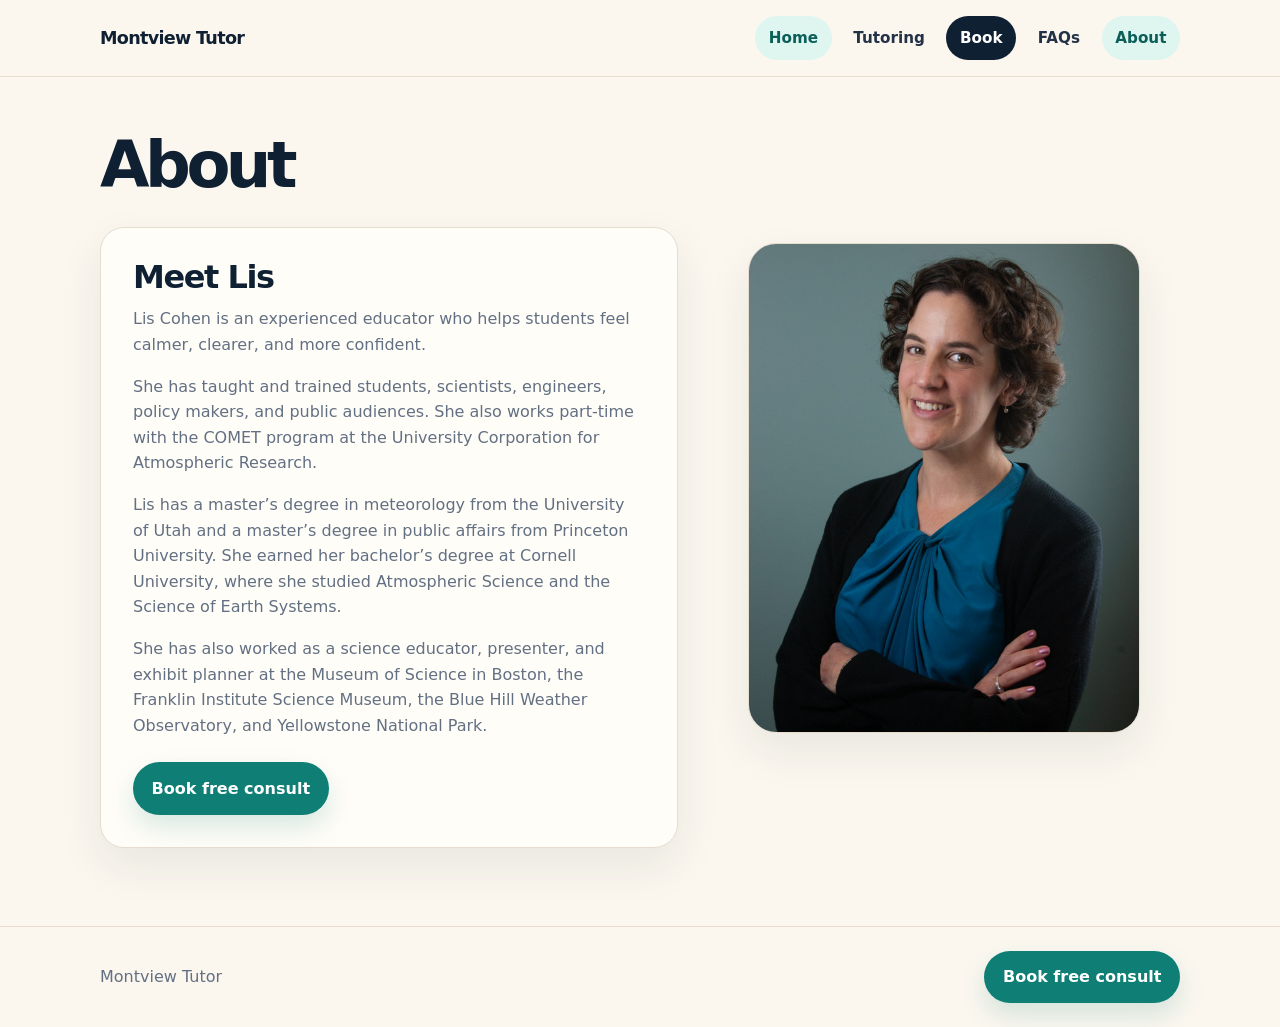
==== commit 99f6acf2: "Update about.html" ====
--- a/about.html
+++ b/about.html
@@ -12,10 +12,10 @@
 <body>
   <header class="site-header">
     <div class="container header-bar">
-      <a class="brand" href="index.html">Montview Tutor</a>
+      <a class="brand" href="/tutor/">Montview Tutor</a>
 
       <nav class="nav" aria-label="Main navigation">
-        <a href="index.html">Home</a>
+        <a class="active" href="index.html" aria-current="page">Home</a>
         <a href="tutoring.html">Tutoring</a>
         <a class="nav-button" href="schedule.html">Book</a>
         <a href="faq.html">FAQs</a>
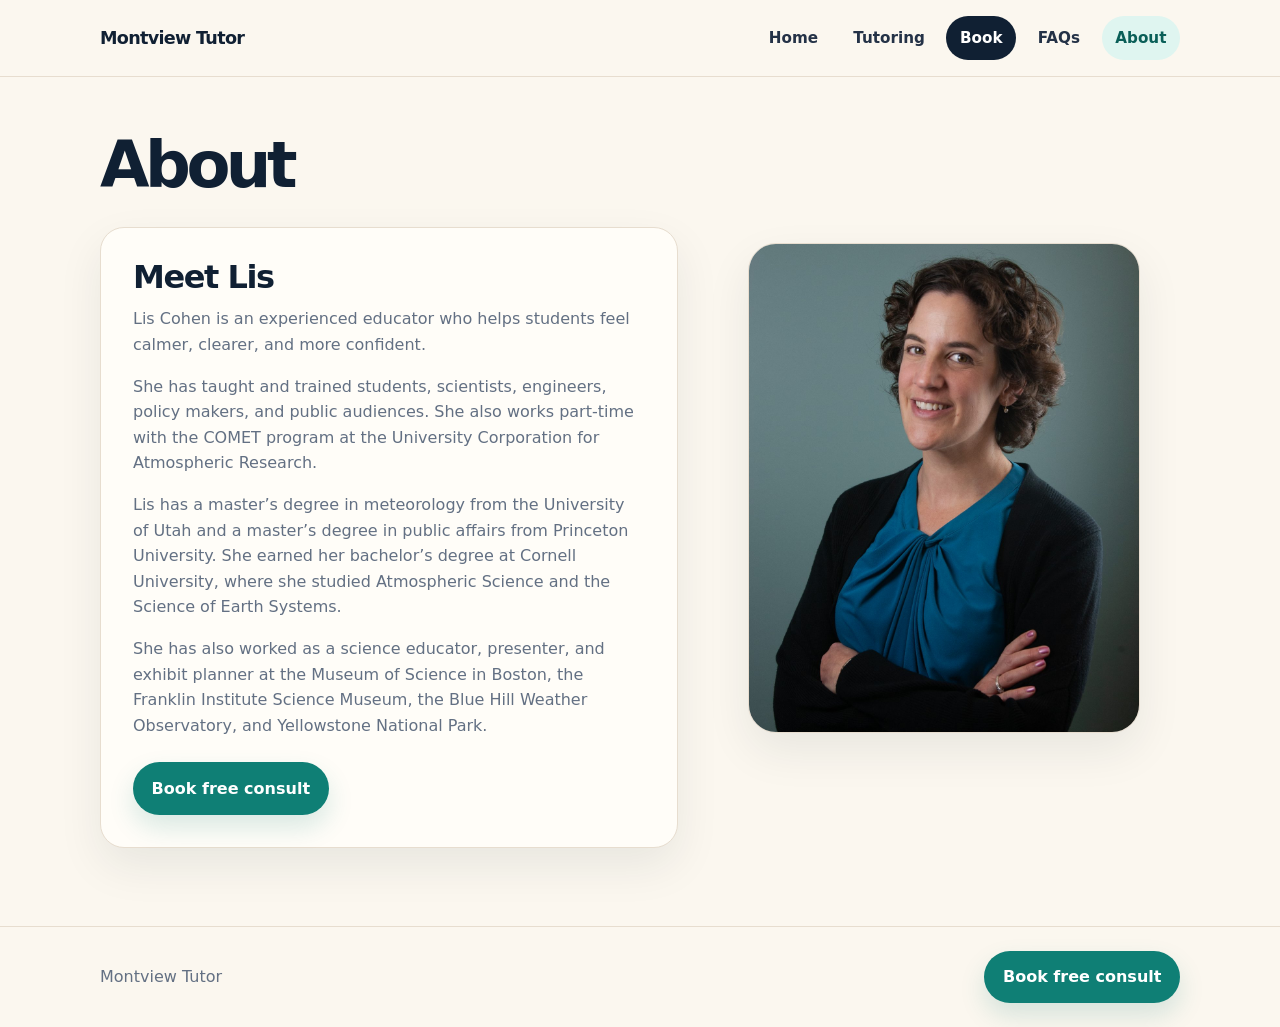
==== commit 745b5618: "Update about.html" ====
--- a/about.html
+++ b/about.html
@@ -15,7 +15,7 @@
       <a class="brand" href="/tutor/">Montview Tutor</a>
 
       <nav class="nav" aria-label="Main navigation">
-        <a class="active" href="index.html" aria-current="page">Home</a>
+        <a href="/tutor/">Home</a>
         <a href="tutoring.html">Tutoring</a>
         <a class="nav-button" href="schedule.html">Book</a>
         <a href="faq.html">FAQs</a>
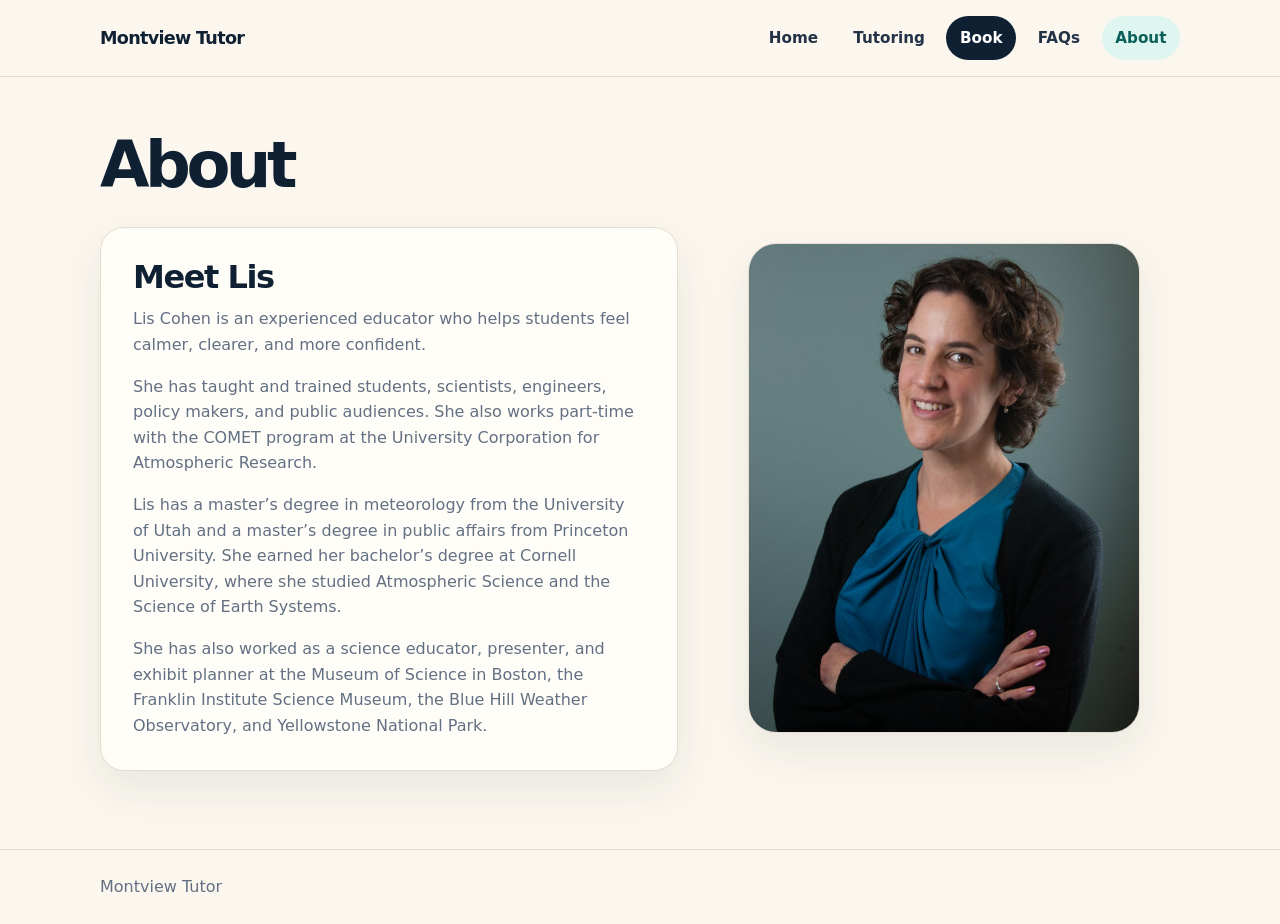
==== commit 5533d965: "Update about.html" ====
--- a/about.html
+++ b/about.html
@@ -48,9 +48,6 @@
             She has also worked as a science educator, presenter, and exhibit planner at the Museum of Science in Boston, the Franklin Institute Science Museum, the Blue Hill Weather Observatory, and Yellowstone National Park.
           </p>
 
-          <div class="button-row">
-            <a class="button" href="schedule.html">Book free consult</a>
-          </div>
         </article>
 
         <figure class="portrait">
@@ -63,7 +60,6 @@
   <footer class="site-footer">
     <div class="container footer-bar">
       <span>Montview Tutor</span>
-      <a class="button" href="schedule.html">Book free consult</a>
     </div>
   </footer>
 </body>
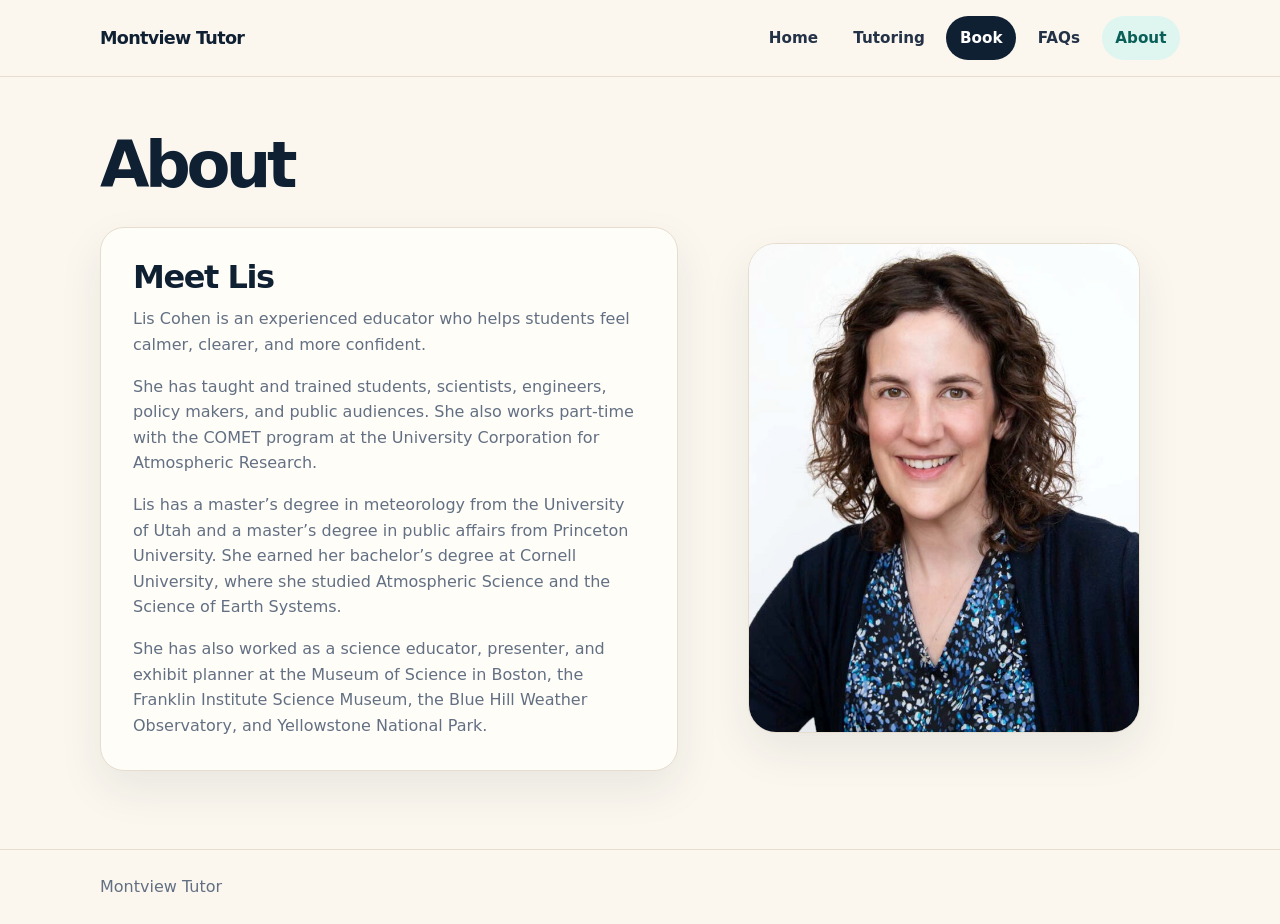
==== commit d86dcae6: "Update about.html" ====
--- a/about.html
+++ b/about.html
@@ -51,7 +51,7 @@
         </article>
 
         <figure class="portrait">
-          <img src="lis3.jpg" alt="Portrait of Lis Cohen" />
+          <img src="lis(3).jpg" alt="Portrait of Lis Cohen" />
         </figure>
       </section>
     </div>
--- a/styles.css
+++ b/styles.css
@@ -570,3 +570,132 @@
     flex-direction: column;
   }
 }
+
+
+/* Better tutoring page layout */
+
+.tutoring-hero-card {
+  display: grid;
+  grid-template-columns: minmax(0, 1.15fr) minmax(280px, 0.85fr);
+  gap: 24px;
+  align-items: stretch;
+  background: var(--card);
+  border: 1px solid var(--line);
+  border-radius: 30px;
+  padding: clamp(1.4rem, 3vw, 2rem);
+  box-shadow: var(--shadow);
+}
+
+.tutoring-copy {
+  display: flex;
+  flex-direction: column;
+  justify-content: center;
+}
+
+.tutoring-copy h2 {
+  margin-bottom: 0.75rem;
+}
+
+.tutoring-prices {
+  margin: 20px 0 14px;
+}
+
+.small-note {
+  font-size: 0.98rem;
+}
+
+.tutoring-image-card {
+  margin: 0;
+  background: var(--cream);
+  border: 1px solid var(--line);
+  border-radius: 24px;
+  overflow: hidden;
+  align-self: stretch;
+  display: flex;
+  flex-direction: column;
+}
+
+.tutoring-image-card img {
+  width: 100%;
+  height: 100%;
+  min-height: 330px;
+  max-height: 420px;
+  object-fit: cover;
+  object-position: center;
+}
+
+.tutoring-image-card figcaption {
+  padding: 14px 16px;
+  color: var(--muted);
+  font-size: 0.95rem;
+  line-height: 1.45;
+  background: var(--cream);
+}
+
+.tutoring-lists {
+  margin-top: 18px;
+}
+
+@media (max-width: 780px) {
+  .tutoring-hero-card {
+    grid-template-columns: 1fr;
+  }
+
+  .tutoring-image-card img {
+    min-height: 260px;
+    max-height: 340px;
+  }
+}
+
+/* Homepage Lis highlight section */
+
+.lis-highlight {
+  display: grid;
+  grid-template-columns: 190px minmax(0, 1fr);
+  gap: 0;
+  align-items: stretch;
+  margin-top: 22px;
+  background: var(--card);
+  border: 1px solid var(--line);
+  border-radius: 28px;
+  overflow: hidden;
+  box-shadow: var(--shadow);
+}
+
+.lis-highlight-photo {
+  background: var(--cream);
+}
+
+.lis-highlight-photo img {
+  width: 100%;
+  height: 100%;
+  min-height: 245px;
+  object-fit: cover;
+  object-position: center;
+}
+
+.lis-highlight-copy {
+  padding: clamp(1.4rem, 4vw, 2.5rem);
+  display: flex;
+  flex-direction: column;
+  justify-content: center;
+}
+
+.lis-highlight-copy h2 {
+  max-width: 720px;
+  margin-bottom: 0.8rem;
+}
+
+.lis-highlight-copy p {
+  max-width: 760px;
+}
+
+@media (max-width: 700px) {
+  .lis-highlight {
+    grid-template-columns: 1fr;
+  }
+
+  .lis-highlight-photo img {
+    max-height: 280px;
+  }
+}
